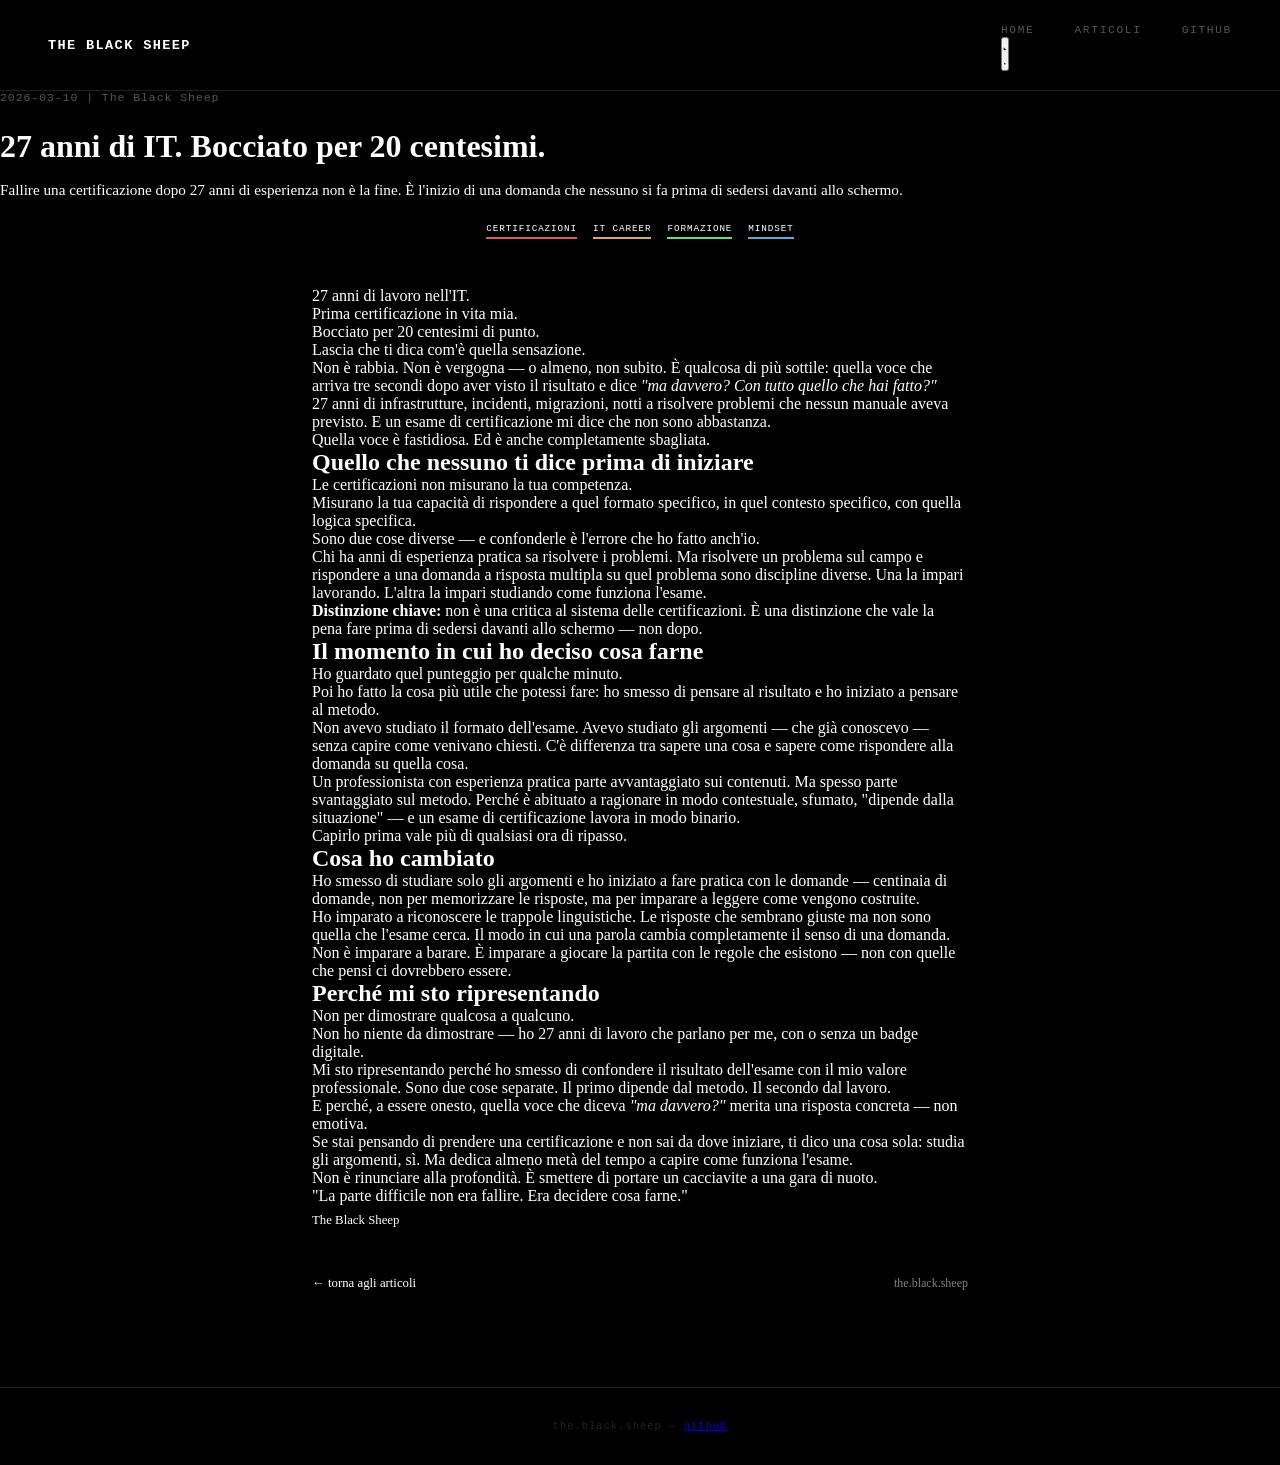
==== articoli/27-anni-di-it-bocciato.html @ 5b161a26 "Rename ho-fallito-la-certificazione.html to 27-anni-di-it-bocciato.html" ====
<!DOCTYPE html>
<html lang="it" data-theme="dark">
<head>
  <script>(function(){var t;try{t=localStorage.getItem('theme')}catch(e){}document.documentElement.dataset.theme=t||'dark'})()</script>
  <meta charset="UTF-8">
  <meta name="viewport" content="width=device-width, initial-scale=1.0">
  <title>27 anni di IT. Bocciato per 20 centesimi. — The Black Sheep</title>
  <link rel="preconnect" href="https://fonts.googleapis.com">
  <link rel="preconnect" href="https://fonts.gstatic.com" crossorigin>
  <link href="https://fonts.googleapis.com/css2?family=JetBrains+Mono:wght@400;600;700;900&family=Inter:wght@400;500&display=swap" rel="stylesheet">
  <link rel="icon" type="image/png" href="../assets/favicon.png">
  <link rel="stylesheet" href="../style.css">
</head>
<body>

  <nav>
    <a href="../index.html" class="logo">THE BLACK SHEEP</a>
    <div class="nav-right">
      <ul class="nav-links">
        <li><a href="../index.html">Home</a></li>
        <li><a href="../index.html#articoli">Articoli</a></li>
        <li><a href="https://github.com/TheBlackSheepBlog/the.black.sheep" target="_blank">GitHub</a></li>
      </ul>
      <button id="theme-toggle" aria-label="Toggle theme">
        <svg id="theme-icon-dark" viewBox="0 0 24 24"><path d="M21 12.79A9 9 0 1 1 11.21 3 7 7 0 0 0 21 12.79z"/></svg>
        <svg id="theme-icon-light" viewBox="0 0 24 24"><circle cx="12" cy="12" r="5"/><line x1="12" y1="1" x2="12" y2="3"/><line x1="12" y1="21" x2="12" y2="23"/><line x1="4.22" y1="4.22" x2="5.64" y2="5.64"/><line x1="18.36" y1="18.36" x2="19.78" y2="19.78"/><line x1="1" y1="12" x2="3" y2="12"/><line x1="21" y1="12" x2="23" y2="12"/><line x1="4.22" y1="19.78" x2="5.64" y2="18.36"/><line x1="18.36" y1="5.64" x2="19.78" y2="4.22"/></svg>
      </button>
    </div>
  </nav>

  <header class="article-header">
    <p class="article-meta">2026-03-10 | The Black Sheep</p>
    <h1 class="article-page-title">27 anni di IT. Bocciato per <span class="accent">20 centesimi</span>.</h1>
    <p style="font-family: var(--font-mono); font-size: 0.95rem; color: var(--text-secondary); margin-top: 1rem;">
      Fallire una certificazione dopo 27 anni di esperienza non è la fine. È l'inizio di una domanda che nessuno si fa prima di sedersi davanti allo schermo.
    </p>
    <div class="tags" style="justify-content: center; margin-top: 1.5rem;">
      <span class="tag green">Certificazioni</span>
      <span class="tag blue">IT Career</span>
      <span class="tag orange">Formazione</span>
      <span class="tag purple">Mindset</span>
    </div>
  </header>

  <img class="article-cover" src="../assets/images/certificazioni.jpg" alt="Certificazioni IT" onerror="this.style.display='none'">

  <article class="article-content">

    <p>27 anni di lavoro nell'IT.</p>
    <p>Prima certificazione in vita mia.</p>
    <p>Bocciato per 20 centesimi di punto.</p>

    <p>Lascia che ti dica com'è quella sensazione.</p>

    <p>Non è rabbia. Non è vergogna — o almeno, non subito. È qualcosa di più sottile: quella voce che arriva tre secondi dopo aver visto il risultato e dice <em>"ma davvero? Con tutto quello che hai fatto?"</em></p>

    <p>27 anni di infrastrutture, incidenti, migrazioni, notti a risolvere problemi che nessun manuale aveva previsto. E un esame di certificazione mi dice che non sono abbastanza.</p>

    <blockquote>Quella voce è fastidiosa. Ed è anche completamente sbagliata.</blockquote>

    <h2>Quello che nessuno ti dice prima di iniziare</h2>

    <p>Le certificazioni non misurano la tua competenza.</p>

    <p>Misurano la tua capacità di rispondere a quel formato specifico, in quel contesto specifico, con quella logica specifica.</p>

    <p>Sono due cose diverse — e confonderle è l'errore che ho fatto anch'io.</p>

    <p>Chi ha anni di esperienza pratica sa risolvere i problemi. Ma risolvere un problema sul campo e rispondere a una domanda a risposta multipla su quel problema sono discipline diverse. Una la impari lavorando. L'altra la impari studiando come funziona l'esame.</p>

    <div class="insight-box fade-in">
      <p><strong>Distinzione chiave:</strong> non è una critica al sistema delle certificazioni. È una distinzione che vale la pena fare prima di sedersi davanti allo schermo — non dopo.</p>
    </div>

    <h2>Il momento in cui ho deciso cosa farne</h2>

    <p>Ho guardato quel punteggio per qualche minuto.</p>

    <p>Poi ho fatto la cosa più utile che potessi fare: ho smesso di pensare al risultato e ho iniziato a pensare al metodo.</p>

    <p>Non avevo studiato il formato dell'esame. Avevo studiato gli argomenti — che già conoscevo — senza capire come venivano chiesti. C'è differenza tra sapere una cosa e sapere come rispondere alla domanda su quella cosa.</p>

    <p>Un professionista con esperienza pratica parte avvantaggiato sui contenuti. Ma spesso parte svantaggiato sul metodo. Perché è abituato a ragionare in modo contestuale, sfumato, "dipende dalla situazione" — e un esame di certificazione lavora in modo binario.</p>

    <blockquote>Capirlo prima vale più di qualsiasi ora di ripasso.</blockquote>

    <h2>Cosa ho cambiato</h2>

    <p>Ho smesso di studiare solo gli argomenti e ho iniziato a fare pratica con le domande — centinaia di domande, non per memorizzare le risposte, ma per imparare a leggere come vengono costruite.</p>

    <p>Ho imparato a riconoscere le trappole linguistiche. Le risposte che sembrano giuste ma non sono quella che l'esame cerca. Il modo in cui una parola cambia completamente il senso di una domanda.</p>

    <p>Non è imparare a barare. È imparare a giocare la partita con le regole che esistono — non con quelle che pensi ci dovrebbero essere.</p>

    <h2>Perché mi sto ripresentando</h2>

    <p>Non per dimostrare qualcosa a qualcuno.</p>

    <p>Non ho niente da dimostrare — ho 27 anni di lavoro che parlano per me, con o senza un badge digitale.</p>

    <p>Mi sto ripresentando perché ho smesso di confondere il risultato dell'esame con il mio valore professionale. Sono due cose separate. Il primo dipende dal metodo. Il secondo dal lavoro.</p>

    <p>E perché, a essere onesto, quella voce che diceva <em>"ma davvero?"</em> merita una risposta concreta — non emotiva.</p>

    <p>Se stai pensando di prendere una certificazione e non sai da dove iniziare, ti dico una cosa sola: studia gli argomenti, sì. Ma dedica almeno metà del tempo a capire come funziona l'esame.</p>

    <p>Non è rinunciare alla profondità. È smettere di portare un cacciavite a una gara di nuoto.</p>

    <div class="conclusion-box fade-in">
      <div class="quote">"La parte difficile non era fallire. Era decidere cosa farne."</div>
      <p style="color: var(--text-secondary); margin-top: 0.5rem; font-family: var(--font-mono); font-size: 0.8rem;">The Black Sheep</p>
    </div>

    <div style="margin-top: 3rem; display: flex; justify-content: space-between; align-items: center;">
      <a href="../index.html" style="font-family: var(--font-mono); font-size: 0.8rem; color: var(--text-secondary); text-decoration: none; border: none; transition: color var(--transition);" onmouseover="this.style.color='var(--accent)'" onmouseout="this.style.color='var(--text-secondary)'">← torna agli articoli</a>
      <span style="font-family: var(--font-mono); font-size: 0.75rem; color: var(--text-secondary); opacity: 0.5;">the.black.sheep</span>
    </div>

  </article>

  <footer>the.black.sheep &mdash; <a href="https://github.com/TheBlackSheepBlog/the.black.sheep">github</a></footer>

  <script>
    const toggle = document.getElementById('theme-toggle');
    const html = document.documentElement;
    toggle.addEventListener('click', () => {
      const next = html.getAttribute('data-theme') === 'dark' ? 'light' : 'dark';
      html.setAttribute('data-theme', next);
      localStorage.setItem('theme', next);
    });

    const observer = new IntersectionObserver((entries) => {
      entries.forEach(e => { if (e.isIntersecting) e.target.classList.add('visible'); });
    }, { threshold: 0.1 });
    document.querySelectorAll('.fade-in').forEach(el => observer.observe(el));
  </script>

</body>
</html>
---- style.css ----
/* ============================================
   THE BLACK SHEEP — style.css
   ============================================ */

/* ---- RESET & VARIABILI ---- */
*, *::before, *::after { box-sizing: border-box; margin: 0; padding: 0; }

:root {
  --bg:     #000000;
  --card:   #0c0c0c;
  --border: #1e1e1e;
  --text:   #ffffff;
  --muted:  #555;
  --mono:   'IBM Plex Mono', monospace;
  --serif:  'DM Serif Display', Georgia, serif;
}

html { scroll-behavior: smooth; }

body {
  background: var(--bg);
  color: var(--text);
  font-family: var(--serif);
  min-height: 100vh;
}

/* ---- NAV ---- */
nav {
  display: flex;
  align-items: center;
  justify-content: space-between;
  padding: 1.2rem 3rem;
  border-bottom: 1px solid var(--border);
  background: var(--bg);
  position: sticky;
  top: 0;
  z-index: 100;
  transition: background 0.3s;
}
nav.scrolled {
  background: rgba(0,0,0,0.95);
  backdrop-filter: blur(8px);
}
.logo {
  font-family: var(--mono);
  font-size: 0.85rem;
  font-weight: 700;
  letter-spacing: 0.1em;
  color: #ffffff;
  text-decoration: none;
}
.nav-links { display: flex; gap: 2.5rem; list-style: none; }
.nav-links a {
  font-family: var(--mono);
  font-size: 0.7rem;
  letter-spacing: 0.15em;
  text-transform: uppercase;
  color: var(--muted);
  text-decoration: none;
  transition: color 0.2s;
}
.nav-links a:hover { color: #ffffff; }

/* ---- PECORA ICON ---- */
.sheep-icon {
  display: inline-flex;
  align-items: center;
  justify-content: center;
  background: #ffffff;
  border-radius: 4px;
  flex-shrink: 0;
  padding: 3px;
}

/* ---- HERO ---- */
.hero {
  height: 100vh;
  display: flex;
  flex-direction: column;
  align-items: center;
  justify-content: center;
  text-align: center;
  padding: 2rem;
  position: relative;
  overflow: hidden;
}
.hero-title {
  font-family: var(--mono);
  font-size: clamp(3.5rem, 12vw, 10rem);
  line-height: 0.95;
  letter-spacing: -0.02em;
  color: #ffffff;
  animation: fadeUp 0.8s ease both;
}
.hero-sub {
  font-family: var(--mono);
  font-size: 0.85rem;
  letter-spacing: 0.2em;
  color: var(--muted);
  margin-top: 1.5rem;
  display: flex;
  align-items: center;
  justify-content: center;
  gap: 0.5rem;
  animation: fadeUp 0.8s 0.2s ease both;
}
.hero-desc {
  margin-top: 0.8rem;
  font-size: 1.1rem;
  color: #444;
  font-style: italic;
  font-family: var(--serif);
  animation: fadeUp 0.8s 0.35s ease both;
}
.scroll-hint {
  position: absolute;
  bottom: 1.5rem;
  left: 50%;
  transform: translateX(-50%);
  font-family: var(--mono);
  font-size: 0.65rem;
  color: var(--muted);
  letter-spacing: 0.15em;
  animation: bounce 2s 1s infinite;
  text-decoration: none;
}

/* ---- SECTION ---- */
.section { max-width: 860px; margin: 0 auto; padding: 5rem 2rem 6rem; }
.section-header {
  display: flex;
  align-items: center;
  gap: 1rem;
  margin-bottom: 3rem;
}
.section-header h2 {
  font-family: var(--mono);
  font-size: 2rem;
  font-weight: 700;
  letter-spacing: 0.05em;
  color: #ffffff;
}
.grid {
  display: grid;
  grid-template-columns: repeat(auto-fill, minmax(360px, 1fr));
  gap: 1.2rem;
}

/* ---- CARD ---- */
.card {
  background: var(--card);
  border: 1px solid var(--border);
  border-radius: 3px;
  text-decoration: none;
  color: inherit;
  display: flex;
  flex-direction: column;
  overflow: hidden;
  transition: border-color 0.2s, box-shadow 0.2s, transform 0.2s;
}
.card:hover {
  border-color: rgba(255,255,255,0.2);
  box-shadow: 0 0 30px rgba(255,255,255,0.04);
  transform: translateY(-2px);
}
.card-cover { width: 100%; height: 200px; object-fit: cover; display: block; background: #111; }
.card-body { padding: 1.8rem; display: flex; flex-direction: column; gap: 0.8rem; flex: 1; }
.card-date { font-family: var(--mono); font-size: 0.68rem; color: var(--muted); }
.card h3 { font-family: var(--mono); font-size: 0.95rem; font-weight: 700; line-height: 1.4; color: #ffffff; }
.card p { font-family: var(--serif); font-size: 0.95rem; color: #444; line-height: 1.7; flex: 1; }

/* ---- TAGS — linea colorata, nessun box ---- */
.tags { display: flex; flex-wrap: wrap; gap: 1rem; align-items: center; }
.tags.article-tags { margin-bottom: 3rem; }
.tag {
  font-family: var(--mono);
  font-size: 0.58rem;
  letter-spacing: 0.1em;
  text-transform: uppercase;
  color: #ffffff;
  background: transparent;
  border: none;
  padding: 0 0 3px 0;
  border-bottom: 2px solid #444;
}
.tag:nth-child(5n+1) { border-color: #e05c5c; }
.tag:nth-child(5n+2) { border-color: #e0a85c; }
.tag:nth-child(5n+3) { border-color: #5ce08a; }
.tag:nth-child(5n+4) { border-color: #5ca8e0; }
.tag:nth-child(5n+5) { border-color: #b05ce0; }

/* ---- COVER IMAGE (articoli) ---- */
.cover-image { width: 100%; max-width: 720px; margin: 0 auto; display: block; padding: 2rem 2rem 0; }
.cover-image img { width: 100%; height: 340px; object-fit: cover; border-radius: 4px; display: block; border: 1px solid var(--border); background: #111; }
.cover-placeholder { width: 100%; height: 340px; background: #0d0d0d; border-radius: 4px; border: 1px solid var(--border); display: flex; align-items: center; justify-content: center; }
.cover-placeholder svg { opacity: 0.15; width: 80px; height: 80px; }

/* ---- ARTICLE ---- */
article { max-width: 720px; margin: 0 auto; padding: 3rem 2rem 6rem; animation: fadeUp 0.5s ease both; }
.article-meta { font-family: var(--mono); font-size: 0.72rem; color: var(--muted); letter-spacing: 0.08em; margin-bottom: 1.5rem; }
.article-meta span { color: #ffffff; margin: 0 0.4rem; }
.article-title { font-family: var(--mono); font-size: clamp(1.4rem, 3.2vw, 2.2rem); font-weight: 700; line-height: 1.25; color: #ffffff; margin-bottom: 1.2rem; }
.article-title em { color: #ffffff; font-style: normal; text-decoration: underline; text-underline-offset: 4px; }
.article-subtitle { font-family: var(--mono); font-size: 0.85rem; color: #aaa; line-height: 1.7; margin-bottom: 1.8rem; }
.divider { border: none; border-top: 1px solid var(--border); margin-bottom: 3rem; }

/* ---- ARTICLE BODY ---- */
.article-body h2 { font-family: var(--mono); font-size: 1.05rem; font-weight: 700; color: #ffffff; margin: 2.5rem 0 1rem; display: flex; align-items: center; gap: 0.75rem; }
.article-body h2::before {
  content: '';
  display: inline-flex;
  width: 26px; height: 26px; flex-shrink: 0;
  background: #ffffff; border-radius: 4px;
  -webkit-mask-image: url("data:image/svg+xml,%3Csvg xmlns='http://www.w3.org/2000/svg' viewBox='0 0 64 64'%3E%3Cellipse cx='26' cy='30' rx='14' ry='12' fill='black'/%3E%3Cellipse cx='40' cy='26' rx='10' ry='9' fill='black'/%3E%3Ccircle cx='18' cy='22' r='8' fill='black'/%3E%3Ccircle cx='32' cy='18' r='7' fill='black'/%3E%3Ccircle cx='44' cy='20' r='6' fill='black'/%3E%3Crect x='20' y='40' width='5' height='12' rx='2' fill='black'/%3E%3Crect x='28' y='40' width='5' height='12' rx='2' fill='black'/%3E%3Crect x='36' y='38' width='5' height='11' rx='2' fill='black'/%3E%3Crect x='43' y='37' width='5' height='10' rx='2' fill='black'/%3E%3Ccircle cx='14' cy='22' r='2' fill='white'/%3E%3Ccircle cx='14.5' cy='22' r='1' fill='black'/%3E%3C/svg%3E");
  mask-image: url("data:image/svg+xml,%3Csvg xmlns='http://www.w3.org/2000/svg' viewBox='0 0 64 64'%3E%3Cellipse cx='26' cy='30' rx='14' ry='12' fill='black'/%3E%3Cellipse cx='40' cy='26' rx='10' ry='9' fill='black'/%3E%3Ccircle cx='18' cy='22' r='8' fill='black'/%3E%3Ccircle cx='32' cy='18' r='7' fill='black'/%3E%3Ccircle cx='44' cy='20' r='6' fill='black'/%3E%3Crect x='20' y='40' width='5' height='12' rx='2' fill='black'/%3E%3Crect x='28' y='40' width='5' height='12' rx='2' fill='black'/%3E%3Crect x='36' y='38' width='5' height='11' rx='2' fill='black'/%3E%3Crect x='43' y='37' width='5' height='10' rx='2' fill='black'/%3E%3Ccircle cx='14' cy='22' r='2' fill='white'/%3E%3Ccircle cx='14.5' cy='22' r='1' fill='black'/%3E%3C/svg%3E");
  -webkit-mask-size: contain; mask-size: contain;
  -webkit-mask-repeat: no-repeat; mask-repeat: no-repeat;
  -webkit-mask-position: center; mask-position: center;
}
.article-body h3 { font-family: var(--mono); font-size: 0.78rem; font-weight: 700; color: var(--muted); margin: 2rem 0 0.8rem; letter-spacing: 0.12em; text-transform: uppercase; }
.article-body p { font-size: 1rem; line-height: 1.85; color: #cccccc; margin-bottom: 1.4rem; }
.article-body strong { color: #ffffff; font-weight: 600; }
.article-body em { color: #ffffff; font-style: italic; }
.article-body ul { margin: 0 0 1.4rem 1.5rem; color: #ccc; }
.article-body li { font-size: 1rem; line-height: 1.8; margin-bottom: 0.4rem; }
.article-body blockquote { border-left: 2px solid #ffffff; padding-left: 1.2rem; margin: 1.5rem 0; color: #888; font-style: italic; line-height: 1.7; }
.article-body code { font-family: var(--mono); font-size: 0.78rem; background: #111; border: 1px solid var(--border); padding: 0.15rem 0.4rem; border-radius: 3px; color: #e0a85c; }
.article-body pre { background: #0a0a0a; border: 1px solid var(--border); border-radius: 4px; padding: 1.4rem; margin: 1.2rem 0 1.8rem; overflow-x: auto; }
.article-body pre code { font-size: 0.73rem; line-height: 1.7; color: #888; background: none; border: none; padding: 0; }

/* ---- APPENDICE ---- */
.appendix { margin-top: 4rem; padding-top: 2.5rem; border-top: 1px solid var(--border); }
.appendix-label { font-family: var(--mono); font-size: 0.65rem; letter-spacing: 0.2em; text-transform: uppercase; color: #e0a85c; margin-bottom: 0.6rem; }
.appendix-sub { font-family: var(--mono); font-size: 0.65rem; color: #444; letter-spacing: 0.1em; margin-bottom: 2rem; }

/* ---- ARTICLE FOOTER ---- */
.article-footer { margin-top: 4rem; padding-top: 2rem; border-top: 1px solid var(--border); display: flex; justify-content: space-between; align-items: center; }
.back-link { font-family: var(--mono); font-size: 0.7rem; letter-spacing: 0.1em; color: var(--muted); text-decoration: none; transition: color 0.2s; }
.back-link:hover { color: #ffffff; }
.article-byline { font-family: var(--mono); font-size: 0.65rem; color: #444; }

/* ---- FOOTER ---- */
footer { text-align: center; padding: 2rem; font-family: var(--mono); font-size: 0.65rem; color: #222; border-top: 1px solid var(--border); letter-spacing: 0.1em; }

/* ---- ANIMAZIONI ---- */
@keyframes fadeUp { from { opacity: 0; transform: translateY(16px); } to { opacity: 1; transform: translateY(0); } }
@keyframes bounce { 0%, 100% { transform: translateX(-50%) translateY(0); } 50% { transform: translateX(-50%) translateY(6px); } }
.card:nth-child(1) { animation: fadeUp 0.5s 0.1s ease both; }
.card:nth-child(2) { animation: fadeUp 0.5s 0.2s ease both; }
.card:nth-child(3) { animation: fadeUp 0.5s 0.3s ease both; }
.card:nth-child(4) { animation: fadeUp 0.5s 0.4s ease both; }

/* ---- RESPONSIVE ---- */
@media (max-width: 640px) {
  nav { padding: 1rem 1.5rem; }
  .section { padding: 3rem 1.5rem 4rem; }
  .grid { grid-template-columns: 1fr; }
  article { padding: 2rem 1.5rem 4rem; }
  .cover-image { padding: 1.5rem 1.5rem 0; }
  .cover-image img, .cover-placeholder { height: 220px; }
}
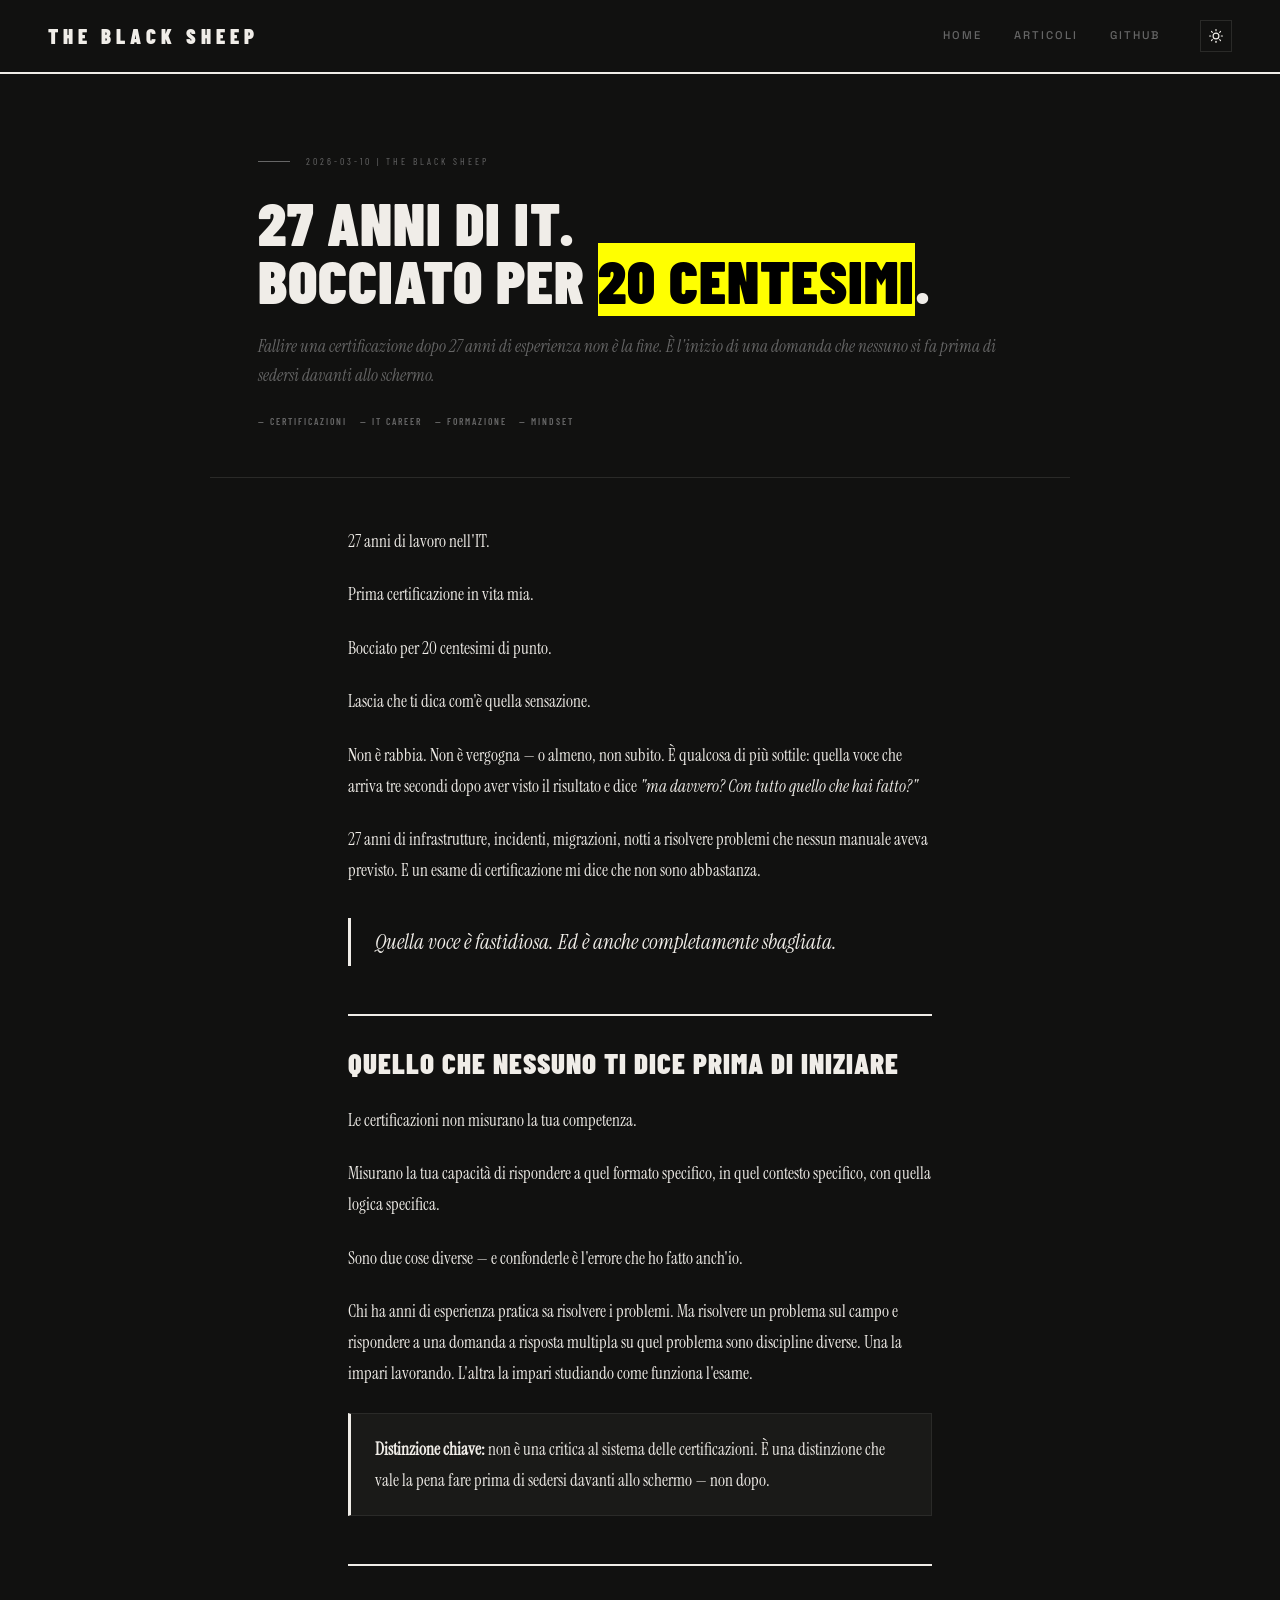
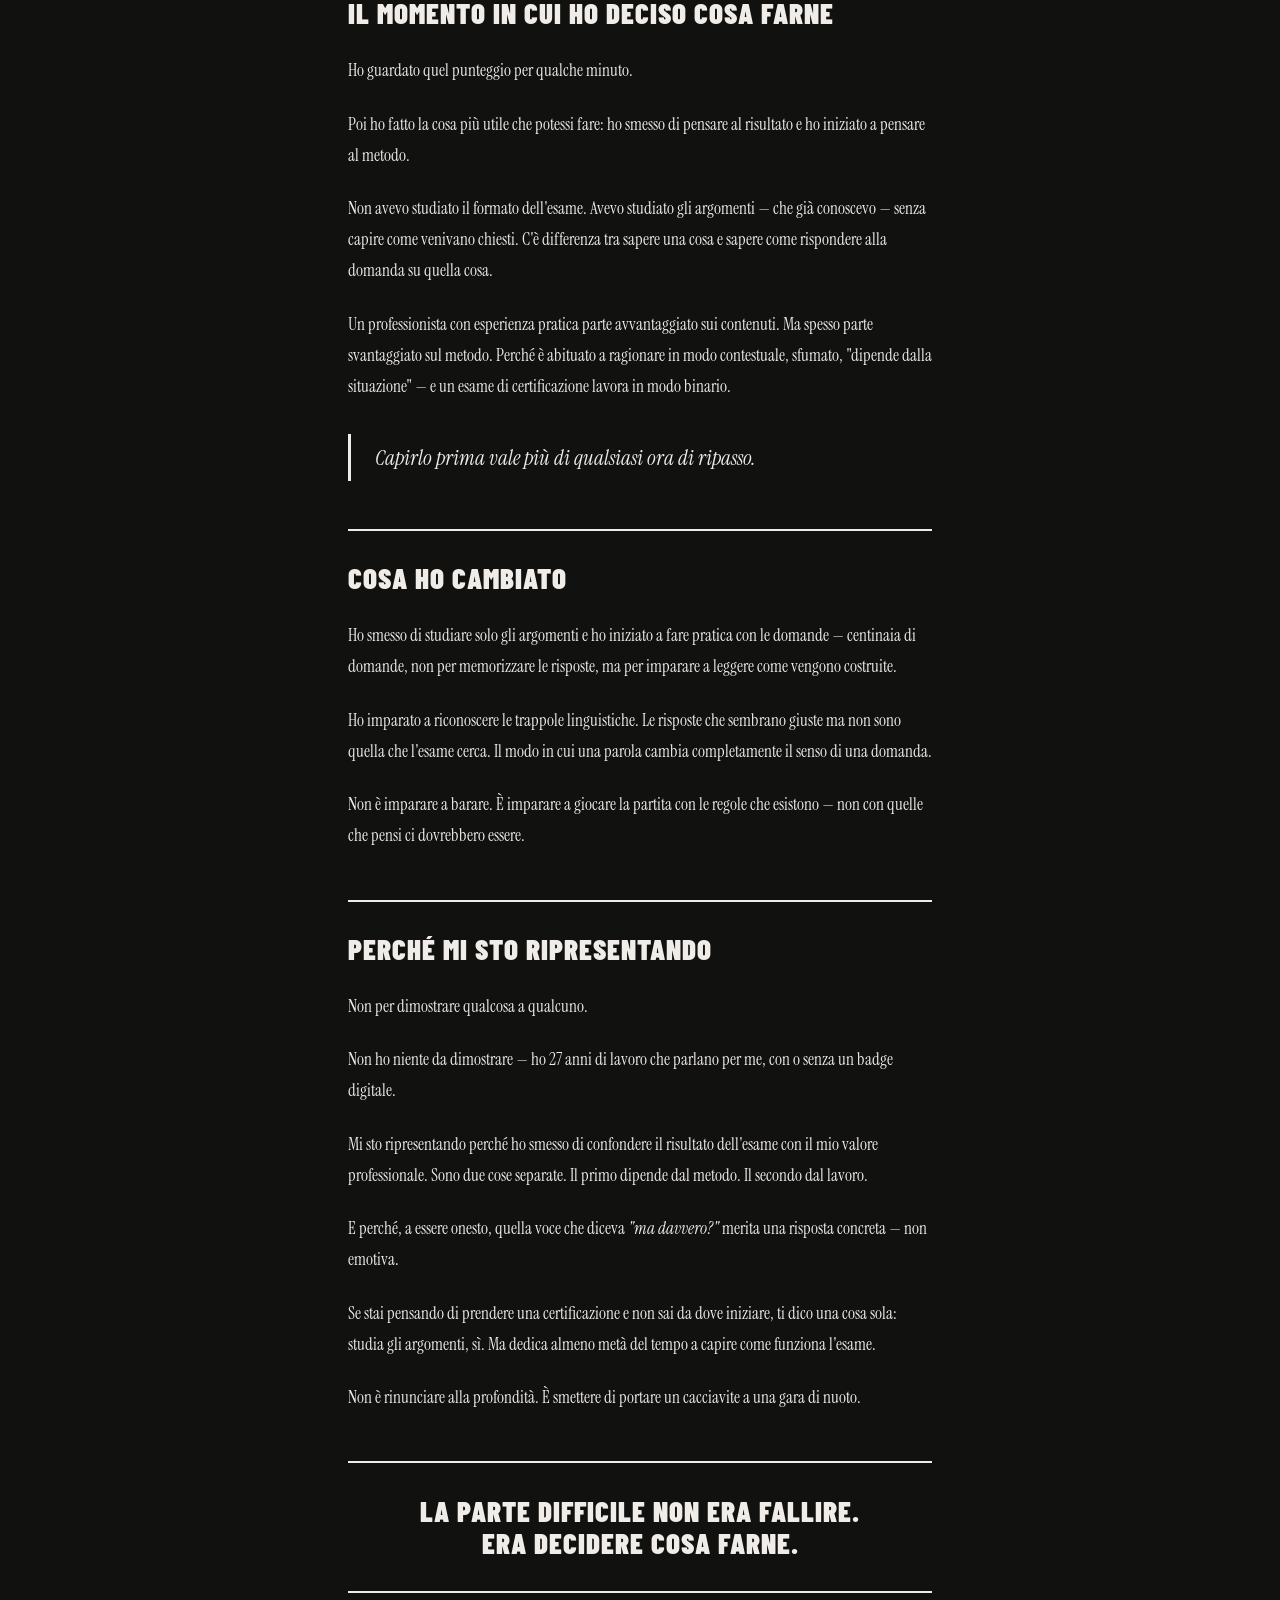
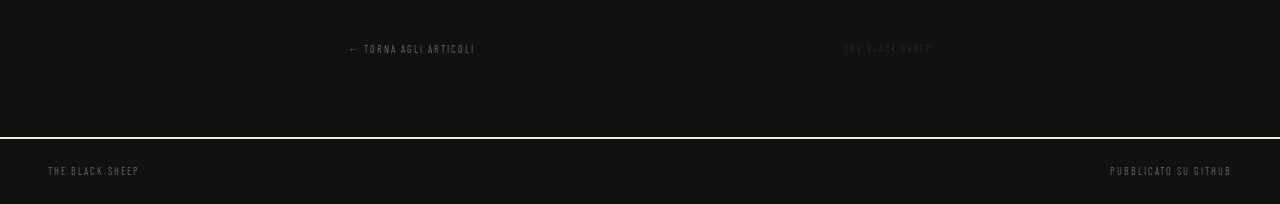
==== commit 1ff13d04: "Update 27-anni-di-it-bocciato.html" ====
--- a/articoli/27-anni-di-it-bocciato.html
+++ b/articoli/27-anni-di-it-bocciato.html
@@ -5,16 +5,23 @@
   <meta charset="UTF-8">
   <meta name="viewport" content="width=device-width, initial-scale=1.0">
   <title>27 anni di IT. Bocciato per 20 centesimi. — The Black Sheep</title>
-  <link rel="preconnect" href="https://fonts.googleapis.com">
-  <link rel="preconnect" href="https://fonts.gstatic.com" crossorigin>
-  <link href="https://fonts.googleapis.com/css2?family=JetBrains+Mono:wght@400;600;700;900&family=Inter:wght@400;500&display=swap" rel="stylesheet">
+  <meta name="description" content="Fallire una certificazione dopo 27 anni di esperienza non è la fine. È l'inizio di una domanda che nessuno si fa prima di sedersi davanti allo schermo.">
+  <meta property="og:type" content="article">
+  <meta property="og:site_name" content="The Black Sheep">
+  <meta property="og:title" content="27 anni di IT. Bocciato per 20 centesimi.">
+  <meta property="og:description" content="Fallire una certificazione dopo 27 anni di esperienza non è la fine.">
+  <meta property="og:image" content="https://theblacksheepblog.github.io/the.black.sheep/assets/images/certificazioni.jpg">
+  <meta property="og:url" content="https://theblacksheepblog.github.io/the.black.sheep/articoli/ho-fallito-la-certificazione.html">
+  <meta name="twitter:card" content="summary_large_image">
+  <meta name="twitter:image" content="https://theblacksheepblog.github.io/the.black.sheep/assets/images/certificazioni.jpg">
   <link rel="icon" type="image/png" href="../assets/favicon.png">
   <link rel="stylesheet" href="../style.css">
 </head>
 <body>
+  <div class="progress-bar" id="progress-bar"></div>
 
   <nav>
-    <a href="../index.html" class="logo">THE BLACK SHEEP</a>
+    <a href="../index.html" class="logo">The Black Sheep</a>
     <div class="nav-right">
       <ul class="nav-links">
         <li><a href="../index.html">Home</a></li>
@@ -30,15 +37,15 @@
 
   <header class="article-header">
     <p class="article-meta">2026-03-10 | The Black Sheep</p>
-    <h1 class="article-page-title">27 anni di IT. Bocciato per <span class="accent">20 centesimi</span>.</h1>
-    <p style="font-family: var(--font-mono); font-size: 0.95rem; color: var(--text-secondary); margin-top: 1rem;">
+    <h1 class="article-page-title">27 anni di IT.<br>Bocciato per <mark>20 centesimi</mark>.</h1>
+    <p style="font-family:'Instrument Serif',serif; font-style:italic; font-size:1.05rem; color:var(--ink-light); margin-top:1.2rem; line-height:1.7;">
       Fallire una certificazione dopo 27 anni di esperienza non è la fine. È l'inizio di una domanda che nessuno si fa prima di sedersi davanti allo schermo.
     </p>
-    <div class="tags" style="justify-content: center; margin-top: 1.5rem;">
-      <span class="tag green">Certificazioni</span>
-      <span class="tag blue">IT Career</span>
-      <span class="tag orange">Formazione</span>
-      <span class="tag purple">Mindset</span>
+    <div class="tags" style="margin-top:1.5rem;">
+      <span class="tag">Certificazioni</span>
+      <span class="tag">IT Career</span>
+      <span class="tag">Formazione</span>
+      <span class="tag">Mindset</span>
     </div>
   </header>
 
@@ -107,18 +114,20 @@
     <p>Non è rinunciare alla profondità. È smettere di portare un cacciavite a una gara di nuoto.</p>
 
     <div class="conclusion-box fade-in">
-      <div class="quote">"La parte difficile non era fallire. Era decidere cosa farne."</div>
-      <p style="color: var(--text-secondary); margin-top: 0.5rem; font-family: var(--font-mono); font-size: 0.8rem;">The Black Sheep</p>
+      <div class="quote">La parte difficile non era fallire.<br>Era decidere cosa farne.</div>
     </div>
 
-    <div style="margin-top: 3rem; display: flex; justify-content: space-between; align-items: center;">
-      <a href="../index.html" style="font-family: var(--font-mono); font-size: 0.8rem; color: var(--text-secondary); text-decoration: none; border: none; transition: color var(--transition);" onmouseover="this.style.color='var(--accent)'" onmouseout="this.style.color='var(--text-secondary)'">← torna agli articoli</a>
-      <span style="font-family: var(--font-mono); font-size: 0.75rem; color: var(--text-secondary); opacity: 0.5;">the.black.sheep</span>
+    <div style="margin-top:3rem; display:flex; justify-content:space-between; align-items:center;">
+      <a href="../index.html" style="font-family:'Barlow Condensed',sans-serif; font-size:0.65rem; letter-spacing:2px; text-transform:uppercase; color:var(--ink-light); text-decoration:none;" onmouseover="this.style.color='var(--ink)'" onmouseout="this.style.color='var(--ink-light)'">← Torna agli articoli</a>
+      <span style="font-family:'Barlow Condensed',sans-serif; font-size:0.6rem; letter-spacing:2px; text-transform:uppercase; color:var(--ink-xlight);">The Black Sheep</span>
     </div>
 
   </article>
 
-  <footer>the.black.sheep &mdash; <a href="https://github.com/TheBlackSheepBlog/the.black.sheep">github</a></footer>
+  <footer>
+    <span>the.black.sheep</span>
+    <span>pubblicato su <a href="https://github.com/TheBlackSheepBlog/the.black.sheep">github</a></span>
+  </footer>
 
   <script>
     const toggle = document.getElementById('theme-toggle');
@@ -127,6 +136,13 @@
       const next = html.getAttribute('data-theme') === 'dark' ? 'light' : 'dark';
       html.setAttribute('data-theme', next);
       localStorage.setItem('theme', next);
+    });
+    // Progress bar
+    const progressBar = document.getElementById("progress-bar");
+    window.addEventListener("scroll", () => {
+      const scrollTop = window.scrollY;
+      const docHeight = document.documentElement.scrollHeight - window.innerHeight;
+      progressBar.style.width = (scrollTop / docHeight * 100) + "%";
     });
 
     const observer = new IntersectionObserver((entries) => {
--- a/style.css
+++ b/style.css
@@ -1,261 +1,808 @@
 /* ============================================
    THE BLACK SHEEP — style.css
-   ============================================ */
-
-/* ---- RESET & VARIABILI ---- */
+   Stile Editoriale Condensed
+   ============================================ */
+
+@import url('https://fonts.googleapis.com/css2?family=Bebas+Neue&family=Barlow+Condensed:wght@300;400;600;700;900&family=Space+Grotesk:wght@300;400;500;700&family=Instrument+Serif:ital@0;1&display=swap');
+
+/* ---- Variables ---- */
+:root {
+  --bg:         #fafaf8;
+  --bg-sec:     #f0ede8;
+  --ink:        #1a1a1a;
+  --ink-light:  #444;
+  --ink-xlight: #d0cdc8;
+  --ink-black:  #0d0d0d;
+  --font-head:  'Barlow Condensed', sans-serif;
+  --font-body:  'Space Grotesk', sans-serif;
+  --font-serif: 'Instrument Serif', serif;
+  --font-disp:  'Bebas Neue', cursive;
+  --transition: 0.2s ease;
+}
+
+[data-theme="dark"] {
+  --bg:         #111110;
+  --bg-sec:     #1a1a18;
+  --ink:        #f0ede8;
+  --ink-light:  #666;
+  --ink-xlight: #2a2a28;
+  --ink-black:  #f0ede8;
+}
+
+/* ---- Reset ---- */
 *, *::before, *::after { box-sizing: border-box; margin: 0; padding: 0; }
-
-:root {
-  --bg:     #000000;
-  --card:   #0c0c0c;
-  --border: #1e1e1e;
-  --text:   #ffffff;
-  --muted:  #555;
-  --mono:   'IBM Plex Mono', monospace;
-  --serif:  'DM Serif Display', Georgia, serif;
-}
-
 html { scroll-behavior: smooth; }
 
 body {
   background: var(--bg);
-  color: var(--text);
-  font-family: var(--serif);
-  min-height: 100vh;
-}
-
-/* ---- NAV ---- */
+  color: var(--ink);
+  font-family: var(--font-body);
+  font-size: 16px;
+  line-height: 1.6;
+  transition: background var(--transition), color var(--transition);
+}
+
+a { text-decoration: none; color: inherit; }
+img { max-width: 100%; display: block; }
+
+/* ============================================
+   NAV
+   ============================================ */
 nav {
   display: flex;
+  justify-content: space-between;
   align-items: center;
-  justify-content: space-between;
   padding: 1.2rem 3rem;
-  border-bottom: 1px solid var(--border);
-  background: var(--bg);
+  border-bottom: 2px solid var(--ink);
   position: sticky;
   top: 0;
+  background: var(--bg);
   z-index: 100;
-  transition: background 0.3s;
-}
-nav.scrolled {
-  background: rgba(0,0,0,0.95);
-  backdrop-filter: blur(8px);
-}
+  transition: background var(--transition), border-color var(--transition);
+}
+
 .logo {
-  font-family: var(--mono);
-  font-size: 0.85rem;
-  font-weight: 700;
-  letter-spacing: 0.1em;
-  color: #ffffff;
-  text-decoration: none;
-}
-.nav-links { display: flex; gap: 2.5rem; list-style: none; }
-.nav-links a {
-  font-family: var(--mono);
+  font-family: var(--font-head);
+  font-size: 1.3rem;
+  font-weight: 900;
+  letter-spacing: 5px;
+  text-transform: uppercase;
+  color: var(--ink);
+}
+
+.nav-right {
+  display: flex;
+  align-items: center;
+  gap: 2.5rem;
+}
+
+.nav-links {
+  display: flex;
+  gap: 2rem;
+  list-style: none;
   font-size: 0.7rem;
-  letter-spacing: 0.15em;
-  text-transform: uppercase;
-  color: var(--muted);
-  text-decoration: none;
-  transition: color 0.2s;
-}
-.nav-links a:hover { color: #ffffff; }
-
-/* ---- PECORA ICON ---- */
-.sheep-icon {
-  display: inline-flex;
+  font-weight: 500;
+  letter-spacing: 2px;
+  text-transform: uppercase;
+  color: var(--ink-light);
+}
+
+.nav-links a:hover { color: var(--ink); }
+
+/* Theme toggle */
+#theme-toggle {
+  background: none;
+  border: 1px solid var(--ink-xlight);
+  cursor: pointer;
+  padding: 0.4rem;
+  display: flex;
   align-items: center;
   justify-content: center;
-  background: #ffffff;
-  border-radius: 4px;
-  flex-shrink: 0;
-  padding: 3px;
-}
-
-/* ---- HERO ---- */
+  width: 32px;
+  height: 32px;
+  transition: border-color var(--transition);
+}
+
+#theme-toggle:hover { border-color: var(--ink); }
+
+#theme-toggle svg {
+  width: 14px;
+  height: 14px;
+  stroke: var(--ink);
+  fill: none;
+  stroke-width: 2;
+  stroke-linecap: round;
+  stroke-linejoin: round;
+}
+
+[data-theme="dark"]  #theme-icon-dark  { display: none; }
+[data-theme="light"] #theme-icon-light { display: none; }
+
+/* ============================================
+   HERO (homepage)
+   ============================================ */
 .hero {
-  height: 100vh;
-  display: flex;
-  flex-direction: column;
-  align-items: center;
-  justify-content: center;
-  text-align: center;
-  padding: 2rem;
-  position: relative;
-  overflow: hidden;
-}
-.hero-title {
-  font-family: var(--mono);
-  font-size: clamp(3.5rem, 12vw, 10rem);
-  line-height: 0.95;
-  letter-spacing: -0.02em;
-  color: #ffffff;
-  animation: fadeUp 0.8s ease both;
-}
-.hero-sub {
-  font-family: var(--mono);
-  font-size: 0.85rem;
-  letter-spacing: 0.2em;
-  color: var(--muted);
-  margin-top: 1.5rem;
-  display: flex;
-  align-items: center;
-  justify-content: center;
-  gap: 0.5rem;
-  animation: fadeUp 0.8s 0.2s ease both;
-}
-.hero-desc {
-  margin-top: 0.8rem;
-  font-size: 1.1rem;
-  color: #444;
-  font-style: italic;
-  font-family: var(--serif);
-  animation: fadeUp 0.8s 0.35s ease both;
-}
-.scroll-hint {
-  position: absolute;
-  bottom: 1.5rem;
-  left: 50%;
-  transform: translateX(-50%);
-  font-family: var(--mono);
+  padding: 5rem 3rem 4rem;
+  border-bottom: 1px solid var(--ink-xlight);
+  display: grid;
+  grid-template-columns: 1fr auto;
+  gap: 4rem;
+  align-items: end;
+}
+
+.hero-eyebrow {
+  font-family: var(--font-head);
   font-size: 0.65rem;
-  color: var(--muted);
-  letter-spacing: 0.15em;
-  animation: bounce 2s 1s infinite;
-  text-decoration: none;
-}
-
-/* ---- SECTION ---- */
-.section { max-width: 860px; margin: 0 auto; padding: 5rem 2rem 6rem; }
-.section-header {
+  font-weight: 600;
+  letter-spacing: 4px;
+  text-transform: uppercase;
+  color: var(--ink-light);
+  margin-bottom: 1.5rem;
   display: flex;
   align-items: center;
   gap: 1rem;
-  margin-bottom: 3rem;
-}
-.section-header h2 {
-  font-family: var(--mono);
-  font-size: 2rem;
+}
+
+.hero-eyebrow::before {
+  content: '';
+  display: block;
+  width: 2rem;
+  height: 1px;
+  background: var(--ink-light);
+}
+
+.hero-number {
+  font-family: var(--font-disp);
+  font-size: 12rem;
+  line-height: 0.85;
+  color: var(--ink-xlight);
+  margin-bottom: -1.5rem;
+  display: block;
+  user-select: none;
+}
+
+.hero-title {
+  font-family: var(--font-head);
+  font-size: 4.5rem;
+  font-weight: 900;
+  line-height: 0.95;
+  text-transform: uppercase;
+  letter-spacing: 1px;
+  margin-bottom: 2rem;
+}
+
+.hero-title mark {
+  background: var(--ink);
+  color: var(--bg);
+  padding: 0 0.2rem;
+}
+
+.hero-desc {
+  font-family: var(--font-serif);
+  font-style: italic;
+  font-size: 1.1rem;
+  color: var(--ink-light);
+  line-height: 1.7;
+  max-width: 480px;
+}
+
+.hero-right {
+  text-align: right;
+  border-top: 2px solid var(--ink);
+  padding-top: 1.5rem;
+  min-width: 140px;
+}
+
+.hero-stat-label {
+  font-family: var(--font-head);
+  font-size: 0.6rem;
+  letter-spacing: 3px;
+  text-transform: uppercase;
+  color: var(--ink-light);
+  margin-bottom: 0.5rem;
+}
+
+.hero-stat-num {
+  font-family: var(--font-disp);
+  font-size: 5rem;
+  line-height: 1;
+}
+
+.hero-stat-sub {
+  font-size: 0.7rem;
+  font-weight: 300;
+  color: var(--ink-light);
+  font-style: italic;
+}
+
+/* ============================================
+   FEATURED STRIP
+   ============================================ */
+.featured {
+  background: var(--ink-black);
+  color: var(--bg);
+  padding: 2.5rem 3rem;
+}
+
+[data-theme="dark"] .featured {
+  background: var(--ink-xlight);
+  color: var(--ink);
+}
+
+.featured-label {
+  font-family: var(--font-head);
+  font-size: 0.6rem;
+  letter-spacing: 3px;
+  text-transform: uppercase;
+  color: #666;
+  margin-bottom: 0.8rem;
+}
+
+.featured-quote {
+  font-family: var(--font-serif);
+  font-style: italic;
+  font-size: 1.4rem;
+  line-height: 1.5;
+  max-width: 600px;
+}
+
+.featured-byline {
+  font-family: var(--font-head);
+  font-size: 0.65rem;
+  letter-spacing: 2px;
+  text-transform: uppercase;
+  color: #555;
+  margin-top: 1rem;
+}
+
+/* ============================================
+   SECTION / GRID / CARDS
+   ============================================ */
+.section {
+  padding: 3rem;
+}
+
+.section-header {
+  display: flex;
+  justify-content: space-between;
+  align-items: baseline;
+  border-bottom: 2px solid var(--ink);
+  padding-bottom: 0.6rem;
+  margin-bottom: 2.5rem;
+}
+
+.section-title {
+  font-family: var(--font-head);
+  font-size: 0.65rem;
   font-weight: 700;
-  letter-spacing: 0.05em;
-  color: #ffffff;
-}
+  letter-spacing: 4px;
+  text-transform: uppercase;
+}
+
+.section-count {
+  font-family: var(--font-disp);
+  font-size: 1rem;
+  color: var(--ink-light);
+}
+
 .grid {
   display: grid;
-  grid-template-columns: repeat(auto-fill, minmax(360px, 1fr));
-  gap: 1.2rem;
-}
-
-/* ---- CARD ---- */
+  grid-template-columns: repeat(3, 1fr);
+}
+
 .card {
-  background: var(--card);
-  border: 1px solid var(--border);
-  border-radius: 3px;
-  text-decoration: none;
+  padding: 2rem 2rem 2rem 0;
+  border-right: 1px solid var(--ink-xlight);
+  display: block;
+  transition: background var(--transition);
+  opacity: 0;
+  transform: translateY(16px);
+  transition: opacity 0.4s ease, transform 0.4s ease, background 0.2s;
+}
+
+.card.visible {
+  opacity: 1;
+  transform: translateY(0);
+}
+
+.card:first-child { padding-left: 0; }
+.card:last-child { border-right: none; padding-right: 0; }
+.card:not(:first-child) { padding-left: 2rem; }
+.card:hover { background: var(--bg-sec); }
+
+.card-num {
+  font-family: var(--font-disp);
+  font-size: 3.5rem;
+  line-height: 1;
+  color: var(--ink-xlight);
+  margin-bottom: 0.2rem;
+  user-select: none;
+}
+
+.card-date {
+  font-family: var(--font-head);
+  font-size: 0.6rem;
+  font-weight: 600;
+  letter-spacing: 2px;
+  text-transform: uppercase;
+  color: var(--ink-light);
+  margin-bottom: 1rem;
+  display: flex;
+  align-items: center;
+  gap: 0.5rem;
+}
+
+.card-date::after {
+  content: '';
+  flex: 1;
+  height: 1px;
+  background: var(--ink-xlight);
+}
+
+.card h3 {
+  font-family: var(--font-head);
+  font-size: 1.55rem;
+  font-weight: 900;
+  text-transform: uppercase;
+  letter-spacing: 0.5px;
+  line-height: 1.05;
+  color: var(--ink);
+  margin-bottom: 0.8rem;
+}
+
+.card p {
+  font-family: var(--font-serif);
+  font-style: italic;
+  font-size: 0.85rem;
+  color: var(--ink-light);
+  line-height: 1.6;
+  margin-bottom: 1.2rem;
+}
+
+.tags {
+  display: flex;
+  flex-wrap: wrap;
+  gap: 0.8rem;
+}
+
+.tag {
+  font-family: var(--font-head);
+  font-size: 0.6rem;
+  font-weight: 600;
+  letter-spacing: 2px;
+  text-transform: uppercase;
+  color: var(--ink-light);
+}
+
+.tag::before { content: '— '; }
+
+/* ============================================
+   ARTICLE PAGE
+   ============================================ */
+.article-header {
+  padding: 5rem 3rem 3rem;
+  border-bottom: 1px solid var(--ink-xlight);
+  max-width: 860px;
+  margin: 0 auto;
+}
+
+.article-meta {
+  font-family: var(--font-head);
+  font-size: 0.6rem;
+  letter-spacing: 3px;
+  text-transform: uppercase;
+  color: var(--ink-light);
+  margin-bottom: 1.5rem;
+  display: flex;
+  align-items: center;
+  gap: 1rem;
+}
+
+.article-meta::before {
+  content: '';
+  display: block;
+  width: 2rem;
+  height: 1px;
+  background: var(--ink-light);
+}
+
+.article-page-title {
+  font-family: var(--font-head);
+  font-size: 3.8rem;
+  font-weight: 900;
+  line-height: 0.95;
+  text-transform: uppercase;
+  letter-spacing: 1px;
+  margin-bottom: 1.5rem;
+}
+
+.article-page-title .accent {
+  background: var(--ink);
+  color: var(--bg);
+  padding: 0 0.2rem;
+}
+
+.article-cover {
+  width: 100%;
+  max-height: 420px;
+  object-fit: cover;
+  border-top: 1px solid var(--ink-xlight);
+  border-bottom: 1px solid var(--ink-xlight);
+}
+
+.article-content {
+  max-width: 680px;
+  margin: 0 auto;
+  padding: 3rem 3rem 5rem;
+}
+
+.article-content p {
+  font-family: var(--font-serif);
+  font-size: 1.05rem;
+  line-height: 1.85;
+  color: var(--ink);
+  margin-bottom: 1.4rem;
+}
+
+.article-content h2 {
+  font-family: var(--font-head);
+  font-size: 1.8rem;
+  font-weight: 900;
+  text-transform: uppercase;
+  letter-spacing: 1px;
+  border-top: 2px solid var(--ink);
+  padding-top: 1.5rem;
+  margin: 3rem 0 1.2rem;
+}
+
+.article-content h3 {
+  font-family: var(--font-head);
+  font-size: 1.1rem;
+  font-weight: 700;
+  text-transform: uppercase;
+  letter-spacing: 1px;
+  color: var(--ink-light);
+  margin: 2rem 0 0.8rem;
+}
+
+.article-content blockquote {
+  font-family: var(--font-serif);
+  font-style: italic;
+  font-size: 1.3rem;
+  line-height: 1.5;
+  border-left: 3px solid var(--ink);
+  padding: 0.5rem 0 0.5rem 1.5rem;
+  margin: 2rem 0;
+  color: var(--ink);
+}
+
+.article-content code {
+  font-family: 'Courier New', monospace;
+  font-size: 0.82rem;
+  background: var(--bg-sec);
+  padding: 0.1rem 0.4rem;
+  border: 1px solid var(--ink-xlight);
+}
+
+.article-content pre {
+  background: var(--ink-black);
+  color: #f0ede8;
+  padding: 1.5rem;
+  overflow-x: auto;
+  margin: 1.5rem 0;
+  font-size: 0.8rem;
+  line-height: 1.7;
+  border-left: 3px solid var(--ink);
+}
+
+[data-theme="dark"] .article-content pre {
+  background: #0a0a09;
+  border-color: var(--ink-xlight);
+}
+
+.article-content pre code {
+  background: none;
+  border: none;
+  padding: 0;
   color: inherit;
-  display: flex;
-  flex-direction: column;
-  overflow: hidden;
-  transition: border-color 0.2s, box-shadow 0.2s, transform 0.2s;
-}
-.card:hover {
-  border-color: rgba(255,255,255,0.2);
-  box-shadow: 0 0 30px rgba(255,255,255,0.04);
-  transform: translateY(-2px);
-}
-.card-cover { width: 100%; height: 200px; object-fit: cover; display: block; background: #111; }
-.card-body { padding: 1.8rem; display: flex; flex-direction: column; gap: 0.8rem; flex: 1; }
-.card-date { font-family: var(--mono); font-size: 0.68rem; color: var(--muted); }
-.card h3 { font-family: var(--mono); font-size: 0.95rem; font-weight: 700; line-height: 1.4; color: #ffffff; }
-.card p { font-family: var(--serif); font-size: 0.95rem; color: #444; line-height: 1.7; flex: 1; }
-
-/* ---- TAGS — linea colorata, nessun box ---- */
-.tags { display: flex; flex-wrap: wrap; gap: 1rem; align-items: center; }
-.tags.article-tags { margin-bottom: 3rem; }
-.tag {
-  font-family: var(--mono);
-  font-size: 0.58rem;
-  letter-spacing: 0.1em;
-  text-transform: uppercase;
-  color: #ffffff;
-  background: transparent;
-  border: none;
-  padding: 0 0 3px 0;
-  border-bottom: 2px solid #444;
-}
-.tag:nth-child(5n+1) { border-color: #e05c5c; }
-.tag:nth-child(5n+2) { border-color: #e0a85c; }
-.tag:nth-child(5n+3) { border-color: #5ce08a; }
-.tag:nth-child(5n+4) { border-color: #5ca8e0; }
-.tag:nth-child(5n+5) { border-color: #b05ce0; }
-
-/* ---- COVER IMAGE (articoli) ---- */
-.cover-image { width: 100%; max-width: 720px; margin: 0 auto; display: block; padding: 2rem 2rem 0; }
-.cover-image img { width: 100%; height: 340px; object-fit: cover; border-radius: 4px; display: block; border: 1px solid var(--border); background: #111; }
-.cover-placeholder { width: 100%; height: 340px; background: #0d0d0d; border-radius: 4px; border: 1px solid var(--border); display: flex; align-items: center; justify-content: center; }
-.cover-placeholder svg { opacity: 0.15; width: 80px; height: 80px; }
-
-/* ---- ARTICLE ---- */
-article { max-width: 720px; margin: 0 auto; padding: 3rem 2rem 6rem; animation: fadeUp 0.5s ease both; }
-.article-meta { font-family: var(--mono); font-size: 0.72rem; color: var(--muted); letter-spacing: 0.08em; margin-bottom: 1.5rem; }
-.article-meta span { color: #ffffff; margin: 0 0.4rem; }
-.article-title { font-family: var(--mono); font-size: clamp(1.4rem, 3.2vw, 2.2rem); font-weight: 700; line-height: 1.25; color: #ffffff; margin-bottom: 1.2rem; }
-.article-title em { color: #ffffff; font-style: normal; text-decoration: underline; text-underline-offset: 4px; }
-.article-subtitle { font-family: var(--mono); font-size: 0.85rem; color: #aaa; line-height: 1.7; margin-bottom: 1.8rem; }
-.divider { border: none; border-top: 1px solid var(--border); margin-bottom: 3rem; }
-
-/* ---- ARTICLE BODY ---- */
-.article-body h2 { font-family: var(--mono); font-size: 1.05rem; font-weight: 700; color: #ffffff; margin: 2.5rem 0 1rem; display: flex; align-items: center; gap: 0.75rem; }
-.article-body h2::before {
-  content: '';
-  display: inline-flex;
-  width: 26px; height: 26px; flex-shrink: 0;
-  background: #ffffff; border-radius: 4px;
-  -webkit-mask-image: url("data:image/svg+xml,%3Csvg xmlns='http://www.w3.org/2000/svg' viewBox='0 0 64 64'%3E%3Cellipse cx='26' cy='30' rx='14' ry='12' fill='black'/%3E%3Cellipse cx='40' cy='26' rx='10' ry='9' fill='black'/%3E%3Ccircle cx='18' cy='22' r='8' fill='black'/%3E%3Ccircle cx='32' cy='18' r='7' fill='black'/%3E%3Ccircle cx='44' cy='20' r='6' fill='black'/%3E%3Crect x='20' y='40' width='5' height='12' rx='2' fill='black'/%3E%3Crect x='28' y='40' width='5' height='12' rx='2' fill='black'/%3E%3Crect x='36' y='38' width='5' height='11' rx='2' fill='black'/%3E%3Crect x='43' y='37' width='5' height='10' rx='2' fill='black'/%3E%3Ccircle cx='14' cy='22' r='2' fill='white'/%3E%3Ccircle cx='14.5' cy='22' r='1' fill='black'/%3E%3C/svg%3E");
-  mask-image: url("data:image/svg+xml,%3Csvg xmlns='http://www.w3.org/2000/svg' viewBox='0 0 64 64'%3E%3Cellipse cx='26' cy='30' rx='14' ry='12' fill='black'/%3E%3Cellipse cx='40' cy='26' rx='10' ry='9' fill='black'/%3E%3Ccircle cx='18' cy='22' r='8' fill='black'/%3E%3Ccircle cx='32' cy='18' r='7' fill='black'/%3E%3Ccircle cx='44' cy='20' r='6' fill='black'/%3E%3Crect x='20' y='40' width='5' height='12' rx='2' fill='black'/%3E%3Crect x='28' y='40' width='5' height='12' rx='2' fill='black'/%3E%3Crect x='36' y='38' width='5' height='11' rx='2' fill='black'/%3E%3Crect x='43' y='37' width='5' height='10' rx='2' fill='black'/%3E%3Ccircle cx='14' cy='22' r='2' fill='white'/%3E%3Ccircle cx='14.5' cy='22' r='1' fill='black'/%3E%3C/svg%3E");
-  -webkit-mask-size: contain; mask-size: contain;
-  -webkit-mask-repeat: no-repeat; mask-repeat: no-repeat;
-  -webkit-mask-position: center; mask-position: center;
-}
-.article-body h3 { font-family: var(--mono); font-size: 0.78rem; font-weight: 700; color: var(--muted); margin: 2rem 0 0.8rem; letter-spacing: 0.12em; text-transform: uppercase; }
-.article-body p { font-size: 1rem; line-height: 1.85; color: #cccccc; margin-bottom: 1.4rem; }
-.article-body strong { color: #ffffff; font-weight: 600; }
-.article-body em { color: #ffffff; font-style: italic; }
-.article-body ul { margin: 0 0 1.4rem 1.5rem; color: #ccc; }
-.article-body li { font-size: 1rem; line-height: 1.8; margin-bottom: 0.4rem; }
-.article-body blockquote { border-left: 2px solid #ffffff; padding-left: 1.2rem; margin: 1.5rem 0; color: #888; font-style: italic; line-height: 1.7; }
-.article-body code { font-family: var(--mono); font-size: 0.78rem; background: #111; border: 1px solid var(--border); padding: 0.15rem 0.4rem; border-radius: 3px; color: #e0a85c; }
-.article-body pre { background: #0a0a0a; border: 1px solid var(--border); border-radius: 4px; padding: 1.4rem; margin: 1.2rem 0 1.8rem; overflow-x: auto; }
-.article-body pre code { font-size: 0.73rem; line-height: 1.7; color: #888; background: none; border: none; padding: 0; }
-
-/* ---- APPENDICE ---- */
-.appendix { margin-top: 4rem; padding-top: 2.5rem; border-top: 1px solid var(--border); }
-.appendix-label { font-family: var(--mono); font-size: 0.65rem; letter-spacing: 0.2em; text-transform: uppercase; color: #e0a85c; margin-bottom: 0.6rem; }
-.appendix-sub { font-family: var(--mono); font-size: 0.65rem; color: #444; letter-spacing: 0.1em; margin-bottom: 2rem; }
-
-/* ---- ARTICLE FOOTER ---- */
-.article-footer { margin-top: 4rem; padding-top: 2rem; border-top: 1px solid var(--border); display: flex; justify-content: space-between; align-items: center; }
-.back-link { font-family: var(--mono); font-size: 0.7rem; letter-spacing: 0.1em; color: var(--muted); text-decoration: none; transition: color 0.2s; }
-.back-link:hover { color: #ffffff; }
-.article-byline { font-family: var(--mono); font-size: 0.65rem; color: #444; }
-
-/* ---- FOOTER ---- */
-footer { text-align: center; padding: 2rem; font-family: var(--mono); font-size: 0.65rem; color: #222; border-top: 1px solid var(--border); letter-spacing: 0.1em; }
-
-/* ---- ANIMAZIONI ---- */
-@keyframes fadeUp { from { opacity: 0; transform: translateY(16px); } to { opacity: 1; transform: translateY(0); } }
-@keyframes bounce { 0%, 100% { transform: translateX(-50%) translateY(0); } 50% { transform: translateX(-50%) translateY(6px); } }
-.card:nth-child(1) { animation: fadeUp 0.5s 0.1s ease both; }
-.card:nth-child(2) { animation: fadeUp 0.5s 0.2s ease both; }
-.card:nth-child(3) { animation: fadeUp 0.5s 0.3s ease both; }
-.card:nth-child(4) { animation: fadeUp 0.5s 0.4s ease both; }
-
-/* ---- RESPONSIVE ---- */
-@media (max-width: 640px) {
-  nav { padding: 1rem 1.5rem; }
-  .section { padding: 3rem 1.5rem 4rem; }
+}
+
+.article-content ul, .article-content ol {
+  padding-left: 1.5rem;
+  margin-bottom: 1.4rem;
+}
+
+.article-content li {
+  font-family: var(--font-serif);
+  font-size: 1rem;
+  line-height: 1.8;
+  margin-bottom: 0.4rem;
+}
+
+/* ============================================
+   BOXES
+   ============================================ */
+.insight-box {
+  border: 1px solid var(--ink-xlight);
+  border-left: 3px solid var(--ink);
+  padding: 1.2rem 1.5rem;
+  margin: 1.5rem 0;
+  background: var(--bg-sec);
+}
+
+.insight-box p { margin: 0; font-style: normal !important; }
+
+.warning-box {
+  border: 1px solid var(--ink-xlight);
+  border-left: 3px solid #c0392b;
+  padding: 1.2rem 1.5rem;
+  margin: 1.5rem 0;
+  background: var(--bg-sec);
+}
+
+.warning-box p { margin: 0; font-style: normal !important; }
+
+.conclusion-box {
+  border-top: 2px solid var(--ink);
+  border-bottom: 2px solid var(--ink);
+  padding: 2rem 0;
+  margin: 3rem 0;
+  text-align: center;
+}
+
+.conclusion-box .quote {
+  font-family: var(--font-head);
+  font-size: 1.8rem;
+  font-weight: 900;
+  text-transform: uppercase;
+  letter-spacing: 1px;
+  line-height: 1.1;
+}
+
+/* ============================================
+   EXTRA COMPONENTS
+   ============================================ */
+
+/* Stats Row */
+.stats-row {
+  display: grid;
+  grid-template-columns: repeat(auto-fit, minmax(130px, 1fr));
+  gap: 0;
+  border: 1px solid var(--ink-xlight);
+  margin: 2rem 0;
+}
+
+.stat-card {
+  padding: 1.5rem 1.2rem;
+  text-align: center;
+  border-right: 1px solid var(--ink-xlight);
+}
+
+.stat-card:last-child { border-right: none; }
+
+.stat-number {
+  font-family: var(--font-disp);
+  font-size: 2.5rem;
+  line-height: 1;
+  color: var(--ink);
+}
+
+.stat-label {
+  font-family: var(--font-head);
+  font-size: 0.6rem;
+  letter-spacing: 2px;
+  text-transform: uppercase;
+  color: var(--ink-light);
+  margin-top: 0.4rem;
+}
+
+/* Pipeline Steps */
+.pipeline-steps {
+  display: grid;
+  grid-template-columns: repeat(auto-fit, minmax(150px, 1fr));
+  gap: 1px;
+  background: var(--ink-xlight);
+  border: 1px solid var(--ink-xlight);
+  margin: 1.5rem 0;
+}
+
+.pipeline-step {
+  background: var(--bg);
+  padding: 1.5rem 1.2rem;
+  text-align: center;
+}
+
+.step-num {
+  font-family: var(--font-disp);
+  font-size: 2.5rem;
+  line-height: 1;
+  color: var(--ink-xlight);
+}
+
+.step-name {
+  font-family: var(--font-head);
+  font-size: 0.9rem;
+  font-weight: 700;
+  text-transform: uppercase;
+  letter-spacing: 1px;
+  margin-top: 0.5rem;
+  color: var(--ink);
+}
+
+.step-detail {
+  font-size: 0.78rem;
+  color: var(--ink-light);
+  margin-top: 0.4rem;
+  line-height: 1.5;
+  font-family: var(--font-serif);
+  font-style: italic;
+}
+
+/* Strategy Table */
+.strategy-table {
+  width: 100%;
+  border-collapse: collapse;
+  font-size: 0.85rem;
+  margin: 1.5rem 0;
+  border: 1px solid var(--ink-xlight);
+}
+
+.strategy-table th {
+  background: var(--ink);
+  color: var(--bg);
+  padding: 0.8rem 1rem;
+  text-align: left;
+  font-family: var(--font-head);
+  font-size: 0.65rem;
+  text-transform: uppercase;
+  letter-spacing: 3px;
+  font-weight: 700;
+}
+
+.strategy-table td {
+  padding: 0.8rem 1rem;
+  border-bottom: 1px solid var(--ink-xlight);
+  line-height: 1.5;
+  font-family: var(--font-serif);
+}
+
+.strategy-table tr:hover td { background: var(--bg-sec); }
+
+/* Two Cols */
+.two-cols {
+  display: grid;
+  grid-template-columns: 1fr 1fr;
+  gap: 0;
+  border: 1px solid var(--ink-xlight);
+  margin: 1.5rem 0;
+}
+
+.col-side { padding: 1.5rem; }
+.col-left { border-right: 1px solid var(--ink-xlight); }
+
+.col-side-title {
+  font-family: var(--font-head);
+  font-size: 0.7rem;
+  font-weight: 700;
+  text-transform: uppercase;
+  letter-spacing: 2px;
+  margin-bottom: 1rem;
+  padding-bottom: 0.5rem;
+  border-bottom: 1px solid var(--ink-xlight);
+}
+
+.col-side p {
+  font-family: var(--font-serif) !important;
+  font-size: 0.88rem !important;
+  line-height: 1.7 !important;
+  margin: 0.4rem 0 !important;
+}
+
+/* Code Block */
+.code-block {
+  background: #0d0d0d;
+  border: 1px solid var(--ink-xlight);
+  border-left: 3px solid var(--ink);
+  margin: 1.5rem 0;
+  overflow-x: auto;
+  font-family: 'Courier New', monospace;
+  font-size: 0.78rem;
+  line-height: 1.7;
+  color: #c8c8d8;
+  position: relative;
+}
+
+.code-block::before {
+  content: attr(data-lang);
+  position: absolute;
+  top: 0.5rem;
+  right: 0.8rem;
+  font-size: 0.6rem;
+  color: #555;
+  text-transform: uppercase;
+  letter-spacing: 2px;
+  font-family: 'Barlow Condensed', sans-serif;
+}
+
+.code-block table { border-collapse: collapse; width: 100%; }
+.code-block td { padding: 0; vertical-align: top; border: none; }
+.code-block td:hover { background: none; }
+.code-block .ln {
+  width: 3em;
+  padding: 0.2em 0.8em;
+  text-align: right;
+  color: #333;
+  user-select: none;
+  border-right: 1px solid #1a1a1a;
+  background: #080808;
+  font-size: 0.7rem;
+}
+.code-block .code { padding: 0.2em 0 0.2em 1em; white-space: pre; }
+.code-block .code-wrap { padding: 0.8rem 0; }
+
+/* syntax */
+.ck { color: #888; }
+.cs { color: #d4d4d4; }
+.cn { color: #aaa; }
+.cc { color: #444; }
+.cf { color: #bbb; }
+.cv { color: #ccc; }
+
+/* Section Number */
+.section-number {
+  display: block;
+  font-family: var(--font-head);
+  font-size: 0.6rem;
+  letter-spacing: 3px;
+  text-transform: uppercase;
+  color: var(--ink-light);
+  margin-bottom: 1rem;
+}
+
+/* Fade in */
+.fade-in {
+  opacity: 0;
+  transform: translateY(12px);
+  transition: opacity 0.5s ease, transform 0.5s ease;
+}
+.fade-in.visible { opacity: 1; transform: translateY(0); }
+
+/* ============================================
+   FOOTER
+   ============================================ */
+footer {
+  border-top: 2px solid var(--ink);
+  padding: 1.5rem 3rem;
+  display: flex;
+  justify-content: space-between;
+  align-items: center;
+  font-family: var(--font-head);
+  font-size: 0.65rem;
+  letter-spacing: 2px;
+  text-transform: uppercase;
+  color: var(--ink-light);
+}
+
+footer a { color: var(--ink-light); }
+footer a:hover { color: var(--ink); }
+
+/* ============================================
+   RESPONSIVE
+   ============================================ */
+@media (max-width: 900px) {
+  nav, .section, footer { padding: 1.2rem 1.5rem; }
+  .hero { padding: 3rem 1.5rem 2rem; grid-template-columns: 1fr; gap: 2rem; }
+  .hero-number { font-size: 6rem; }
+  .hero-title { font-size: 2.8rem; }
+  .hero-right { display: none; }
+  .featured { padding: 2rem 1.5rem; }
   .grid { grid-template-columns: 1fr; }
-  article { padding: 2rem 1.5rem 4rem; }
-  .cover-image { padding: 1.5rem 1.5rem 0; }
-  .cover-image img, .cover-placeholder { height: 220px; }
-}
+  .card { border-right: none; border-bottom: 1px solid var(--ink-xlight); padding: 1.5rem 0 !important; }
+  .article-header { padding: 3rem 1.5rem 2rem; }
+  .article-page-title { font-size: 2.4rem; }
+  .article-content { padding: 2rem 1.5rem 4rem; }
+  .two-cols { grid-template-columns: 1fr; }
+  .col-left { border-right: none; border-bottom: 1px solid var(--ink-xlight); }
+  .pipeline-steps { grid-template-columns: 1fr 1fr; }
+  .stats-row { grid-template-columns: 1fr 1fr; }
+}
